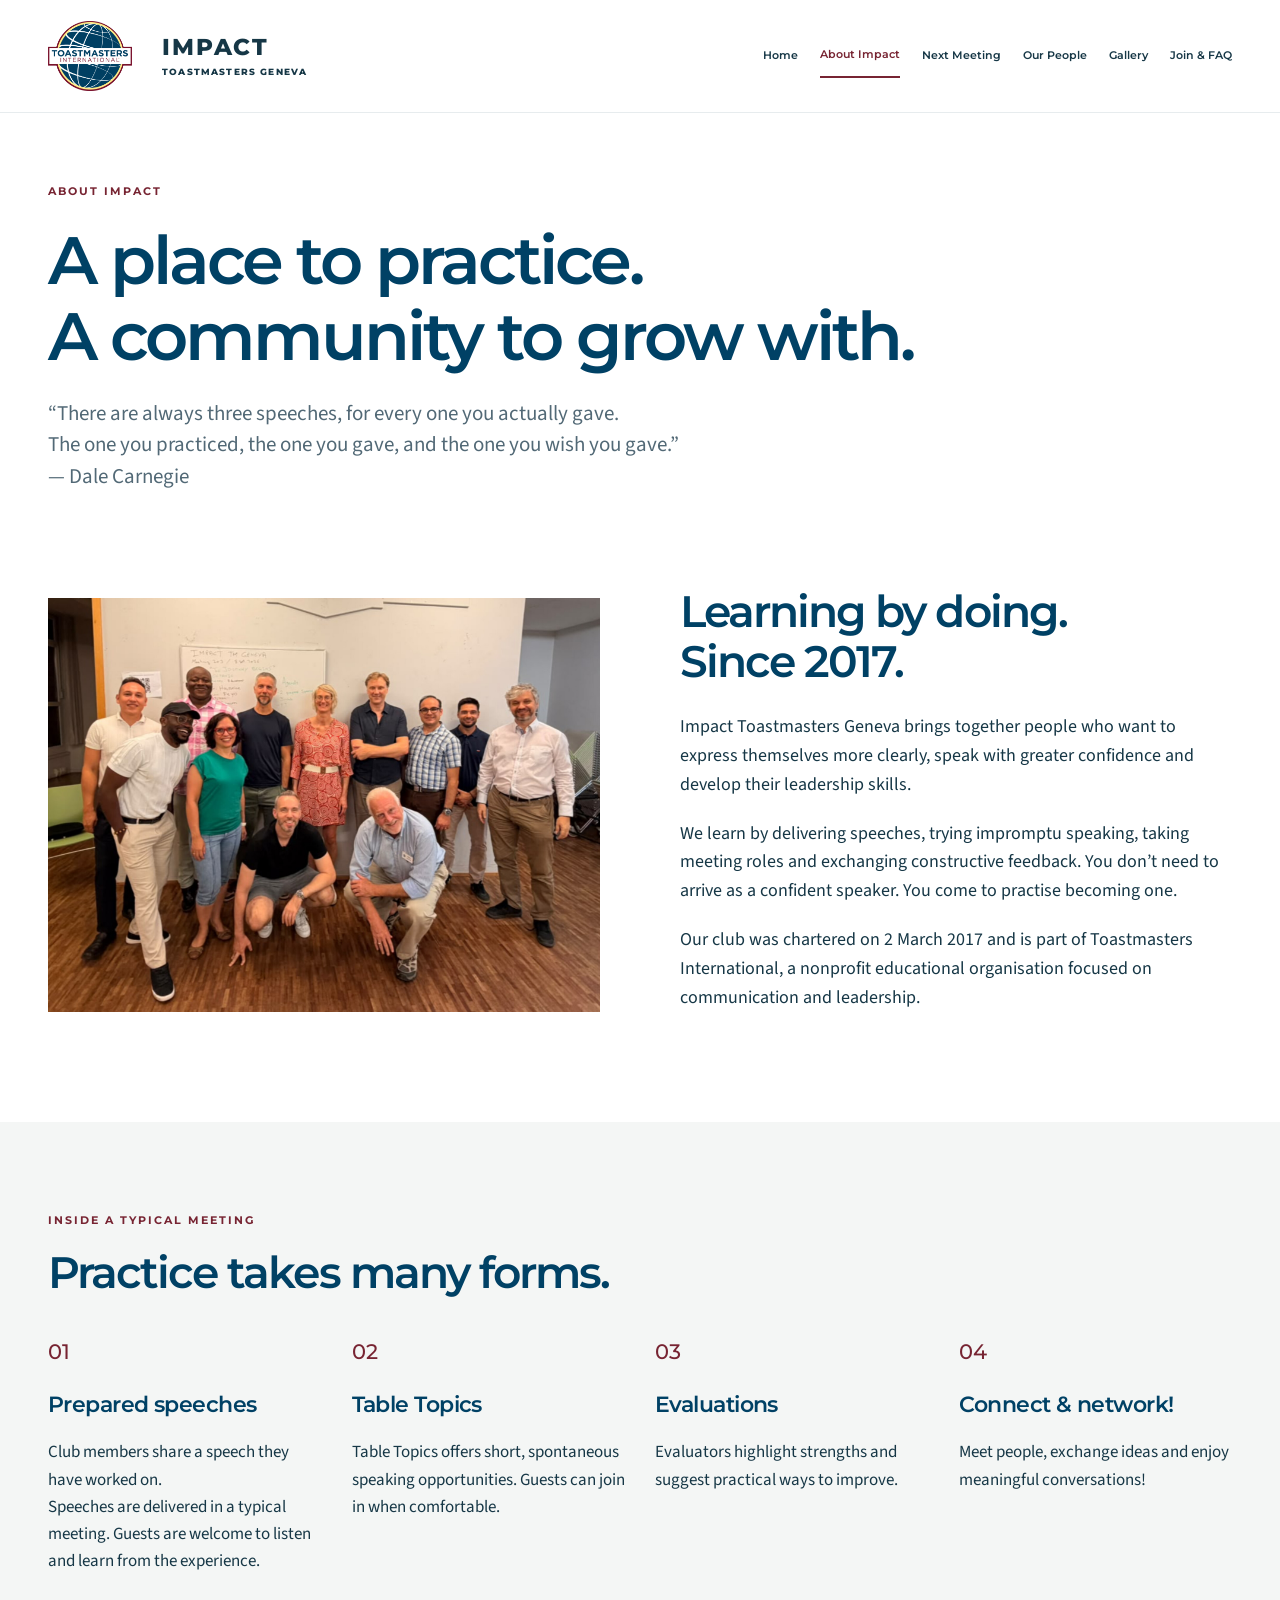
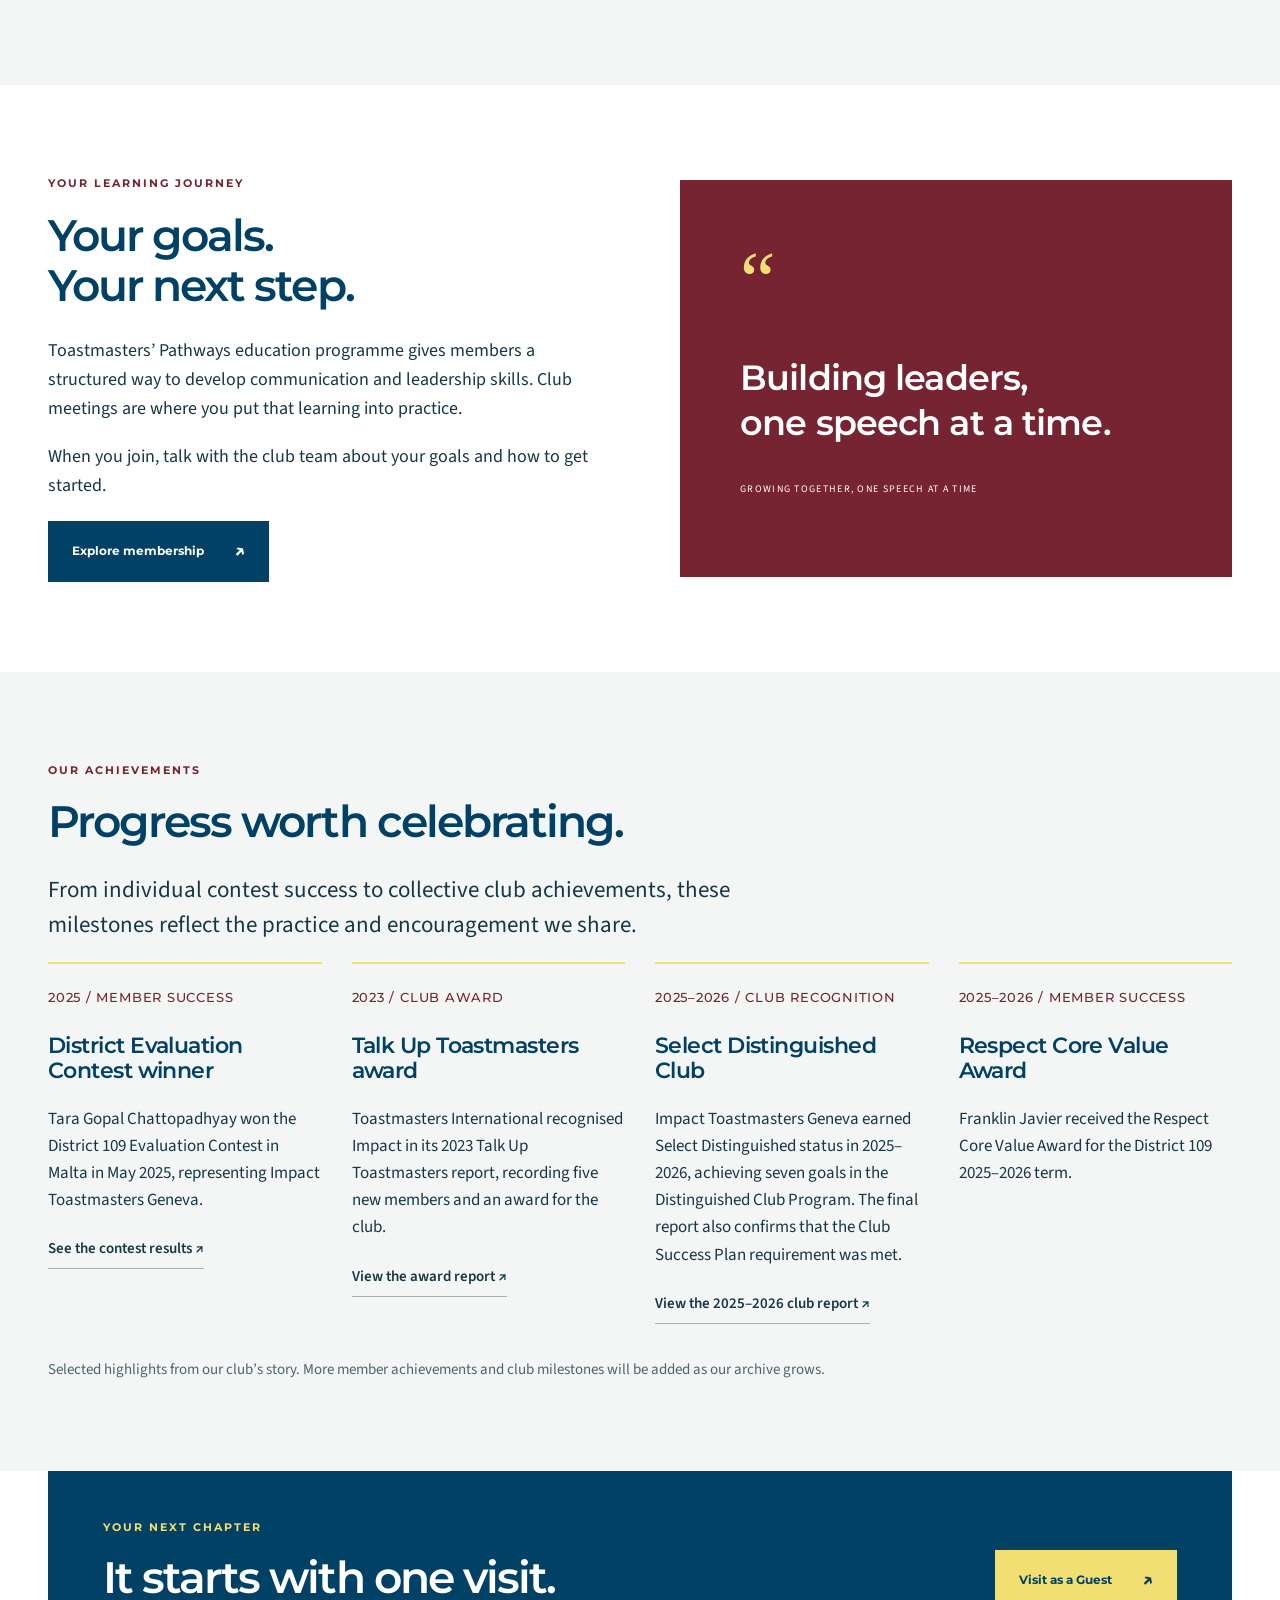
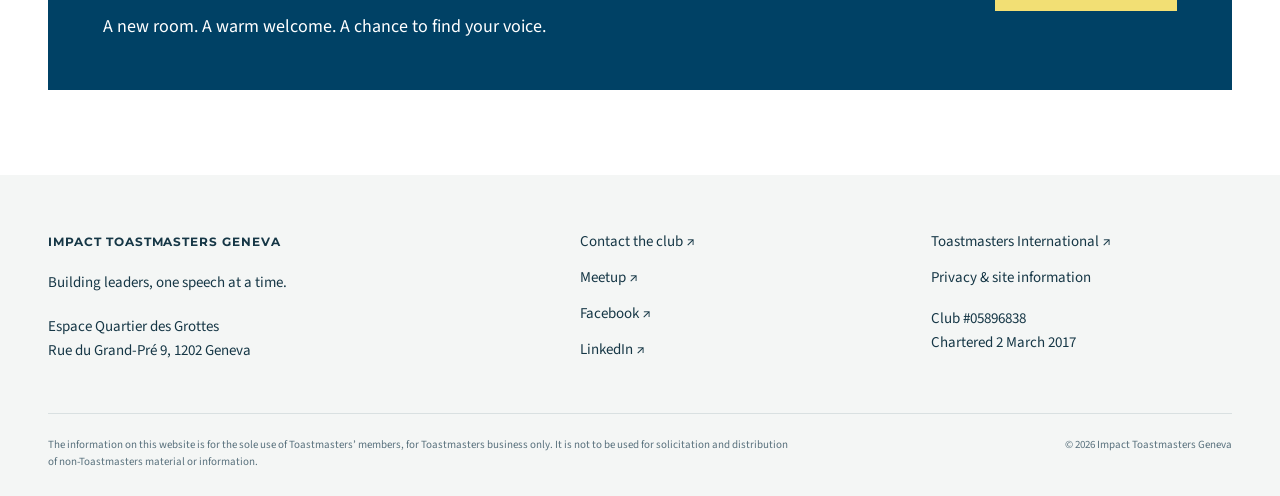
==== about.html @ d16609a9 "Add files via upload" ====
<!doctype html>
<html lang="en">
<head>
<meta charset="UTF-8">
<meta name="viewport" content="width=device-width,initial-scale=1">
<title>About Impact | Impact Toastmasters Geneva
</title>
<meta name="description" content="Find your voice at Impact Toastmasters Geneva. Discover public speaking, leadership and a welcoming community. Visit our next meeting as a guest.">
<link rel="icon" href="assets/images/toastmasters-logo.png">
<link rel="stylesheet" href="assets/css/style.css">
<script defer src="assets/js/app.js">
</script>
</head>
<body><a class="skip" href="#main">Skip to content</a>
<header>
<div class="wrap nav-wrap"><a class="brand" href="index.html"><img src="assets/images/toastmasters-logo.png" alt="Toastmasters International"><span>IMPACT<span>TOASTMASTERS GENEVA</span></span></a><button class="menu-toggle" aria-expanded="false" aria-controls="navigation">Menu ☰</button>
<nav id="navigation" aria-label="Main navigation"><a href="index.html">Home</a><a href="about.html" aria-current="page">About Impact</a><a href="meetings.html">Next Meeting</a><a href="people.html">Our People</a><a href="gallery.html">Gallery</a><a href="join.html">Join & FAQ</a>
</nav>
</div>
</header>
<main id="main">
<section class="page-intro wrap">
<p class="eyebrow">ABOUT IMPACT
</p>
<h1>A place to practice.<br>A community to grow with.
</h1>
<p class="lead">“There are always three speeches, for every one you actually gave. <br>The one you practiced, the one you gave, and the one you wish you gave.”<br><span aria-label="Quote author">— Dale Carnegie</span>
</p>
</section>
<section class="wrap split section top-zero">
<img
  class="club-photo"
  src="assets/images/Our-club-together.jpg"
  alt="Impact Toastmasters members welcoming guests at a meeting"
  width="1200"
  height="900"
  loading="lazy"
>
<div>
<h2>Learning by doing.<br>Since 2017.
</h2>
<p>Impact Toastmasters Geneva brings together people who want to express themselves more clearly, speak with greater confidence and develop their leadership skills.
</p>
<p>We learn by delivering speeches, trying impromptu speaking, taking meeting roles and exchanging constructive feedback. You don’t need to arrive as a confident speaker. You come to practise becoming one.
</p>
<p>Our club was chartered on 2 March 2017 and is part of Toastmasters International, a nonprofit educational organisation focused on communication and leadership.
</p>
</div>
</section>
<section class="pale">
<div class="wrap section">
<p class="eyebrow">INSIDE A TYPICAL MEETING
</p>
<h2>Practice takes many forms.
</h2>
<div class="four">
<article><span class="number">01</span>
<h3>Prepared speeches
</h3>
<p>Club members share a speech they have worked on. <br> Speeches are delivered in a typical meeting. Guests are welcome to listen and learn from the experience.
</p>
</article>
<article><span class="number">02</span>
<h3>Table Topics
</h3>
<p>Table Topics offers short, spontaneous speaking opportunities. Guests can join in when comfortable.
</p>
</article>
<article><span class="number">03</span>
<h3>Evaluations
</h3>
<p>Evaluators highlight strengths and suggest practical ways to improve.
</p>
</article>
<article><span class="number">04</span>
<h3>Connect & network!
</h3>
<p>Meet people, exchange ideas and enjoy meaningful conversations! 
</p>
</article>
</div>
</div>
</section>
<section class="wrap split section">
<div>
<p class="eyebrow">YOUR LEARNING JOURNEY
</p>
<h2>Your goals.<br>Your next step.
</h2>
<p>Toastmasters’ Pathways education programme gives members a structured way to develop communication and leadership skills. Club meetings are where you put that learning into practice.
</p>
<p>When you join, talk with the club team about your goals and how to get started.
</p><a class="button " href="join.html">Explore membership <span aria-hidden="true">↗</span></a>
</div>
<div class="quote-panel"><span>“</span>
<h3>Building leaders,<br>one speech at a time.
</h3>
<p>GROWING TOGETHER, ONE SPEECH AT A TIME
</p>
</div>
</section>
<section class="pale" id="achievements">
<div class="wrap section">
<p class="eyebrow">OUR ACHIEVEMENTS
</p>
<h2>Progress worth celebrating.
</h2>
<p class="lead">From individual contest success to collective club achievements, these milestones reflect the practice and encouragement we share.
</p>
<div class="four">
<article><span class="number">2025 / MEMBER SUCCESS</span>
<h3>District Evaluation Contest winner
</h3>
<p>Tara Gopal Chattopadhyay won the District 109 Evaluation Contest in Malta in May 2025, representing Impact Toastmasters Geneva.
</p><a class="text-link" href="https://rhetorikclubs.ch/rhetorik-europameisterschaft/">See the contest results ↗</a>
</article>
<article><span class="number">2023 / CLUB AWARD</span>
<h3>Talk Up Toastmasters award
</h3>
<p>Toastmasters International recognised Impact in its 2023 Talk Up Toastmasters report, recording five new members and an award for the club.
</p><a class="text-link" href="https://www.toastmasters.org/leadership-central/club-officer-tools/membership-building/medias/files/leadership-central/club-officer-tools/membership-building/membership-building-programs-for-clubs/talk-up-toastmasters---2023.pdf#page=104">View the award report ↗</a>
</article>
<article><span class="number">2025–2026 / CLUB RECOGNITION</span>
<h3>Select Distinguished Club
</h3>
<p>Impact Toastmasters Geneva earned Select Distinguished status in 2025–2026, achieving seven goals in the Distinguished Club Program. The final report also confirms that the Club Success Plan requirement was met.
</p><a class="text-link" href="https://dashboards.toastmasters.org/2025-2026/ClubReport.aspx?id=05896838">View the 2025–2026 club report ↗</a>
</article>
<article><span class="number">2025–2026 / MEMBER SUCCESS</span>
<h3>Respect Core Value Award
</h3>
<p>Franklin Javier received the Respect Core Value Award for the District 109 2025–2026 term.
</p>
</article>
</div>
<p class="small achievement-note">Selected highlights from our club’s story. More member achievements and club milestones will be added as our archive grows.
</p>
</div>
</section>
<section class="cta wrap">
<div>
<p class="eyebrow">YOUR NEXT CHAPTER
</p>
<h2>It starts with one visit.
</h2>
<p>A new room. A warm welcome. A chance to find your voice.
</p>
</div><a class="button yellow" href="meetings.html">Visit as a Guest <span aria-hidden="true">↗</span></a>
</section>
</main>
<footer>
<div class="wrap footer-top">
<div><strong>IMPACT TOASTMASTERS GENEVA</strong>
<p>Building leaders, one speech at a time.
</p>
<p>Espace Quartier des Grottes<br>Rue du Grand-Pré 9, 1202 Geneva
</p>
</div>
<div><a href="join.html#contact">Contact the club ↗</a><a href="https://www.meetup.com/impact-toastmasters-geneva/">Meetup ↗</a><a href="https://www.facebook.com/ImpactToastmasters/">Facebook ↗</a><a href="https://www.linkedin.com/company/impact-toastmasters-geneva/">LinkedIn ↗</a>
</div>
<div><a href="https://www.toastmasters.org/">Toastmasters International ↗</a><a href="privacy.html">Privacy & site information</a>
<p>Club #05896838<br>Chartered 2 March 2017
</p>
</div>
</div>
<div class="wrap legal">
<p>The information on this website is for the sole use of Toastmasters’ members, for Toastmasters business only. It is not to be used for solicitation and distribution of non-Toastmasters material or information.
</p><span>© 2026 Impact Toastmasters Geneva</span>
</div>
</footer>
</body>
</html>
---- assets/css/style.css ----
@font-face  {
  
  font-family: 'Montserrat';
  
  font-style: normal;
  
  font-weight: 400;
  
  font-display: swap;
  
  src: url(../fonts/font-0.ttf) format('truetype');
  

}

@font-face  {
  
  font-family: 'Montserrat';
  
  font-style: normal;
  
  font-weight: 500;
  
  font-display: swap;
  
  src: url(../fonts/font-1.ttf) format('truetype');
  

}

@font-face  {
  
  font-family: 'Montserrat';
  
  font-style: normal;
  
  font-weight: 600;
  
  font-display: swap;
  
  src: url(../fonts/font-2.ttf) format('truetype');
  

}

@font-face  {
  
  font-family: 'Montserrat';
  
  font-style: normal;
  
  font-weight: 700;
  
  font-display: swap;
  
  src: url(../fonts/font-3.ttf) format('truetype');
  

}

@font-face  {
  
  font-family: 'Montserrat';
  
  font-style: normal;
  
  font-weight: 800;
  
  font-display: swap;
  
  src: url(../fonts/font-4.ttf) format('truetype');
  

}

@font-face  {
  
  font-family: 'Source Sans 3';
  
  font-style: normal;
  
  font-weight: 400;
  
  font-display: swap;
  
  src: url(../fonts/font-5.ttf) format('truetype');
  

}

@font-face  {
  
  font-family: 'Source Sans 3';
  
  font-style: normal;
  
  font-weight: 500;
  
  font-display: swap;
  
  src: url(../fonts/font-6.ttf) format('truetype');
  

}

@font-face  {
  
  font-family: 'Source Sans 3';
  
  font-style: normal;
  
  font-weight: 600;
  
  font-display: swap;
  
  src: url(../fonts/font-7.ttf) format('truetype');
  

}

@font-face  {
  
  font-family: 'Source Sans 3';
  
  font-style: normal;
  
  font-weight: 700;
  
  font-display: swap;
  
  src: url(../fonts/font-8.ttf) format('truetype');
  

}


:root {
  --blue:#004165;
  --maroon:#772432;
  --yellow:#f2df74;
  --gray:#a9b2b1;
  --pale:#f4f6f5;
  --ink:#163746
}
* {
  box-sizing:border-box
}
html {
  scroll-behavior:smooth
}
body {
  margin:0;
  color:var(--ink);
  font:18px/1.6 'Source Sans 3','Segoe UI',Arial,sans-serif
}
h1,h2,h3,.eyebrow,.brand,.button,nav,.filters {
  font-family:Montserrat,Arial,sans-serif
}
h1,h2,h3 {
  color:var(--blue);
  line-height:1.15;
  letter-spacing:-.045em
}
h1 {
  font-size:clamp(40px,5.2vw,72px);
  font-weight:600;
  margin:22px 0
}
h2 {
  font-size:clamp(30px,3.4vw,46px);
  font-weight:600;
  margin:10px 0 26px
}
h3 {
  font-size:22px;
  letter-spacing:-.025em;
  font-weight:600
}
p {
  margin:0 0 20px
}
a {
  color:inherit;
  text-underline-offset:5px
}
button,a {
  -webkit-tap-highlight-color:transparent
}
a:focus-visible,button:focus-visible,summary:focus-visible {
  outline:3px solid var(--maroon);
  outline-offset:5px
}
button {
  cursor:pointer
}
.wrap {
  width:min(1200px,calc(100% - 96px));
  margin:auto
}
.section {
  padding-top:90px;
  padding-bottom:90px
}
.top-zero {
  padding-top:0
}
.compact {
  padding-top:50px;
  padding-bottom:15px
}
.eyebrow {
  font-size:11px;
  letter-spacing:.18em;
  font-weight:700;
  color:var(--maroon);
  margin-bottom:18px
}
.lead {
  font-size:23px;
  line-height:1.5;
  max-width:760px
}
.small {
  font-size:15px;
  line-height:1.5;
  color:#4d636d
}
.split {
  display:grid;
  grid-template-columns:1fr 1fr;
  gap:80px;
  align-items:center
}
.three,.four {
  display:grid;
  grid-template-columns:repeat(3,1fr);
  gap:38px
}
.four {
  grid-template-columns:repeat(4,1fr);
  gap:30px
}
.three article p,.four article p {
  font-size:17px
}
.number {
  color:var(--maroon);
  font:500 21px Montserrat,Arial;
  display:block;
  margin:15px 0 28px
}
.pale {
  background:var(--pale)
}
.button {
  display:inline-flex;
  align-items:center;
  justify-content:space-between;
  gap:30px;
  text-decoration:none;
  background:var(--blue);
  color:white;
  padding:16px 23px;
  font-size:12px;
  font-weight:700;
  line-height:1.4;
  border:1px solid transparent;
  transition:transform .18s,background .18s
}
.button:hover {
  transform:translateY(-2px);
  background:var(--maroon)
}
.button span {
  font-size:19px
}
.yellow {
  background:var(--yellow);
  color:var(--blue)
}
.yellow:hover {
  background:#fff;
  color:var(--blue)
}
.outline {
  border:1px solid #ffffff65;
  background:transparent
}
.text-link {
  font-size:15px;
  font-weight:600;
  text-decoration:none;
  border-bottom:1px solid var(--gray);
  padding-bottom:7px;
  display:inline-block
}
.actions {
  display:flex;
  gap:14px;
  flex-wrap:wrap
}
.skip {
  position:fixed;
  left:15px;
  top:-100px;
  z-index:10;
  background:white;
  padding:12px
}
.skip:focus {
  top:10px
}
header {
  border-bottom:1px solid #e7ecee;
  background:#fff
}
.nav-wrap {
  display:flex;
  align-items:center;
  justify-content:space-between;
  min-height:112px;
  gap:35px
}
.brand {
  display:flex;
  align-items:center;
  gap:30px;
  text-decoration:none;
  font-weight:800;
  letter-spacing:.08em;
  font-size:23px;
  line-height:1.2;
  flex-shrink:0
}
.brand img {
  width:84px;
  height:auto;
  margin:12px 0;
  object-fit:contain
}
.brand>span>span {
  display:block;
  font-size:9px;
  letter-spacing:.13em;
  margin-top:6px
}
nav {
  display:flex;
  gap:22px;
  align-items:center
}
nav a {
  font-size:11px;
  font-weight:600;
  text-decoration:none;
  white-space:nowrap;
  padding:12px 0
}
nav a[aria-current] {
  color:var(--maroon);
  border-bottom:2px solid var(--maroon)
}
.menu-toggle {
  display:none
}
.hero {
  background:var(--blue);
  color:#fff;
  position:relative;
  overflow:hidden
}
.hero:after {
  content:'';
  width:620px;
  height:620px;
  border:1px solid #ffffff12;
  position:absolute;
  right:-100px;
  top:-80px;
  border-radius:50%;
  box-shadow:0 0 0 90px #ffffff03,0 0 0 180px #ffffff03;
  pointer-events:none
}
.hero-inner {
  position:relative;
  padding-top:80px;
  padding-bottom:90px;
  min-height:610px;
  z-index:1
}
.hero .eyebrow {
  color:var(--yellow)
}
.hero h1 {
  color:#fff;
  font-size:clamp(43px,5.8vw,80px);
  margin-top:24px
}
.hero h1 em {
  color:var(--yellow);
  font-style:normal
}
.hero p {
  font-size:20px
}
.hero p.eyebrow {
  font-size:11px
}
.hero .hero-description {
  font-size:18px;
  opacity:.8;
  line-height:1.6;
  margin-bottom:30px
}
.hero-placeholder {
  position:absolute;
  bottom:35px;
  right:0;
  display:flex;
  align-items:center;
  gap:12px;
  font-size:9px;
  letter-spacing:.17em;
  opacity:.55
}
.hero-placeholder span {
  font-size:24px
}
.meeting-strip {
  display:flex;
  align-items:center;
  gap:28px;
  padding:28px 0;
  border-bottom:1px solid #dfe6e6
}
.meeting-strip .text-link {
  margin-left:auto;
  white-space:nowrap
}
.meeting-strip h3 {
  font-size:19px;
  margin:4px 0 6px
}
.meeting-strip p {
  font-size:16px;
  margin:0
}
.meeting-strip .eyebrow {
  font-size:9px;
  margin:0 0 5px
}
.date-block {
  border-right:1px solid var(--gray);
  padding:0 28px 0 0;
  text-align:center;
  min-width:86px
}
.date-block span {
  font-size:11px;
  font-weight:700;
  letter-spacing:.13em;
  color:var(--maroon)
}
.date-block strong {
  display:block;
  font:600 40px/1.1 Montserrat;
  color:var(--blue)
}
.photo {
  min-height:235px;
  background:#e8edee;
  border:1px solid #d6dfe0;
  display:flex;
  flex-direction:column;
  align-items:center;
  justify-content:center;
  gap:10px;
  text-align:center;
  padding:25px;
  color:#4e6b7a;
  position:relative
}
.photo:before,.photo:after {
  content:'';
  position:absolute;
  width:22px;
  height:22px;
  border-color:#a9b2b1
}
.photo:before {
  top:15px;
  left:15px;
  border-top:1px solid;
  border-left:1px solid
}
.photo:after {
  bottom:15px;
  right:15px;
  border-bottom:1px solid;
  border-right:1px solid
}
.photo-mark {
  border:1px solid #a9b2b1;
  border-radius:50%;
  width:40px;
  height:40px;
  line-height:37px;
  font-size:25px;
  color:#66818e
}
.photo>span:not(.photo-mark) {
  font-size:16px
}
.photo small {
  font-size:9px;
  letter-spacing:.18em;
  opacity:.8
}
.photo.tall {
  min-height:390px
}
.photo.wide {
  min-height:370px
}
.portrait {
  min-height:290px
}
.section-heading {
  display:flex;
  align-items:center;
  justify-content:space-between;
  gap:30px;
  margin-bottom:25px
}
.cta {
  background:var(--blue);
  padding:48px 55px;
  display:flex;
  align-items:center;
  justify-content:space-between;
  gap:35px;
  margin-bottom:85px;
  color:white
}
.cta h2 {
  color:white;
  margin-bottom:10px
}
.cta p {
  margin-bottom:0
}
.cta .eyebrow {
  color:var(--yellow);
  margin-bottom:16px
}
.cta .button {
  flex-shrink:0
}
footer {
  background:#f4f6f5;
  padding:55px 0 25px;
  font-size:15px
}
.footer-top {
  display:grid;
  grid-template-columns:1.6fr 1fr 1fr;
  gap:50px
}
.footer-top strong {
  font:700 12px Montserrat;
  letter-spacing:.08em
}
.footer-top p {
  margin-top:17px
}
.footer-top a {
  display:block;
  margin-bottom:12px;
  text-decoration:none
}
.legal {
  border-top:1px solid #d9e0e1;
  margin-top:30px;
  padding-top:22px;
  display:flex;
  gap:70px;
  justify-content:space-between;
  font-size:11px;
  color:#58707c
}
.legal p {
  max-width:750px;
  margin:0
}
.legal span {
  white-space:nowrap
}
.page-intro {
  padding-top:70px;
  padding-bottom:65px
}
.page-intro .lead {
  font-size:21px;
  color:#526976
}
.quote-panel {
  background:var(--maroon);
  color:#fff;
  padding:60px
}
.quote-panel>span {
  font:80px Georgia;
  color:var(--yellow);
  line-height:1
}
.quote-panel h3 {
  color:white;
  font-size:35px;
  line-height:1.3
}
.quote-panel p {
  font-size:10px;
  letter-spacing:.13em
}
.meeting-layout {
  display:grid;
  grid-template-columns:1.5fr 1fr;
  gap:60px;
  align-items:start
}
.event-card {
  background:var(--blue);
  color:white;
  padding:40px
}
.event-card .eyebrow {
  color:var(--yellow)
}
.event-card h2 {
  color:white;
  margin-top:15px
}
.event-card dl {
  display:grid;
  grid-template-columns:100px 1fr;
  gap:14px;
  margin:30px 0
}
.event-card dt {
  color:#fff9;
  font-size:15px
}
.event-card dd {
  margin:0
}
.event-card .small {
  color:#fffc
}
.venue {
  background:var(--pale);
  padding:30px;
  margin-bottom:30px
}
.venue .button {
  font-size:11px;
  padding:14px 17px
}
.venue .small {
  margin:20px 0 0
}
.venue hr {
  border:0;
  border-top:1px solid #d4dddf;
  margin:25px 0
}
.agenda {
  list-style:none;
  padding:0;
  counter-reset:agenda
}
.agenda li {
  counter-increment:agenda;
  border-top:1px solid #dce4e5;
  padding:20px 0 20px 38px;
  position:relative
}
.agenda li:before {
  content:counter(agenda);
  position:absolute;
  left:0;
  color:var(--maroon)
}
.agenda strong,.agenda span {
  display:block
}
.agenda span {
  font-size:16px;
  color:#58707c
}
.event-row {
  display:flex;
  gap:25px;
  align-items:center;
  border-top:1px solid #d7e0e2;
  padding:22px 0
}
.event-row strong {
  min-width:150px
}
.event-row a {
  margin-left:auto
}
.filters {
  display:flex;
  gap:10px;
  flex-wrap:wrap;
  margin-bottom:24px
}
.filters button {
  border:1px solid #d5dfe2;
  background:#fff;
  color:var(--blue);
  padding:12px 19px;
  font:600 12px Montserrat
}
.filters button[aria-pressed=true] {
  background:var(--blue);
  color:#fff;
  border-color:var(--blue)
}
.gallery-grid {
  display:grid;
  grid-template-columns:repeat(3,1fr);
  gap:35px 25px
}
.gallery-grid figure {
  margin:0
}
.gallery-grid figure[hidden] {
  display:none
}
.gallery-grid figcaption {
  padding-top:17px
}
.gallery-grid figcaption span {
  color:var(--maroon);
  font-size:10px;
  letter-spacing:.1em;
  text-transform:uppercase
}
.gallery-grid h3 {
  font-size:18px;
  margin:7px 0
}
.faq-layout {
  display:grid;
  grid-template-columns:1fr 1.4fr;
  gap:80px
}
details {
  border-top:1px solid #ccd7da;
  padding:20px 0
}
details:last-child {
  border-bottom:1px solid #ccd7da
}
summary {
  cursor:pointer;
  font-weight:600;
  list-style:none;
  padding-right:30px;
  position:relative
}
summary:after {
  content:'+';
  position:absolute;
  right:3px;
  font-size:24px;
  top:-5px;
  color:var(--maroon)
}
details[open] summary:after {
  content:'−'
}
details p {
  padding-top:16px;
  margin:0;
  color:#4d636d;
  font-size:17px
}
.contact-panel {
  border-left:4px solid var(--yellow);
  padding:30px 40px;
  background:var(--pale)
}
.prose {
  max-width:850px
}
.prose h2 {
  font-size:28px;
  margin-top:40px
}
.people:empty {
  display:none
}
.committee article {
  text-align:center;
}
.committee h3 {
  margin:16px 0 0;
  text-align:center;
}

@media(min-width:1500px) {  .hero-inner {
  min-height:660px;
  padding-top:100px
}

}
@media(max-width:1100px) {
  .wrap {
  width:calc(100% - 64px)
}
.brand {
  gap:23px;
  font-size:20px
}
nav {
  gap:14px
}
nav a {
  font-size:10px
}
.split {
  gap:45px
}
.four {
  grid-template-columns:repeat(2,1fr)
}
.meeting-layout {
  gap:30px
}
.hero-placeholder {
  bottom:24px
}

}
@media(max-width:850px) {
  .nav-wrap {
  min-height:100px;
  flex-wrap:wrap;
  gap:0
}
.menu-toggle {
  display:block;
  border:1px solid #d3dfe3;
  background:#fff;
  padding:10px;
  color:var(--blue)
}
nav {
  display:none;
  width:100%;
  flex-wrap:wrap;
  padding:12px 0 22px;
  gap:20px
}
nav.open {
  display:flex
}
nav a {
  font-size:12px
}
.split,.meeting-layout,.faq-layout {
  grid-template-columns:1fr;
  gap:35px
}
.three,.gallery-grid {
  grid-template-columns:repeat(2,1fr)
}
.three article:last-child {
  grid-column:auto
}
.hero-inner {
  min-height:590px
}
.meeting-strip {
  gap:20px;
  flex-wrap:wrap
}
.meeting-strip .text-link {
  margin-left:106px
}
.cta {
  padding:40px;
  align-items:flex-start;
  flex-direction:column
}
.footer-top {
  grid-template-columns:1fr 1fr
}
.footer-top>div:first-child {
  grid-column:1/-1
}
.legal {
  flex-direction:column;
  gap:20px
}
.photo.tall {
  min-height:320px
}
.section {
  padding-top:65px;
  padding-bottom:65px
}
.top-zero {
  padding-top:0
}
.page-intro {
  padding:55px 0
}
.event-card {
  padding:30px
}
.faq-layout {
  gap:15px
}

}
@media(max-width:540px) {
  .wrap {
  width:calc(100% - 40px)
}
.brand img {
  width:74px
}
.brand {
  font-size:18px;
  gap:20px
}
.brand>span>span {
  font-size:8px
}
.hero-inner {
  padding-top:55px;
  padding-bottom:85px;
  min-height:590px
}
.hero h1 {
  font-size:43px
}
.hero .eyebrow {
  font-size:9px
}
.hero-description br {
  display:none
}
.hero-placeholder {
  left:0;
  right:auto;
  font-size:8px
}
.actions {
  gap:10px
}
.button {
  padding:15px 17px;
  gap:20px;
  font-size:11px
}
.meeting-strip h3 {
  font-size:16px
}
.meeting-strip>div:nth-child(2) {
  flex:1
}
.meeting-strip .text-link {
  margin-left:0
}
.date-block {
  padding-right:20px;
  min-width:65px
}
.three,.four,.gallery-grid {
  grid-template-columns:1fr;
  gap:30px
}
.section-heading {
  align-items:flex-start;
  flex-direction:column;
  gap:0
}
.section-heading .text-link {
  margin-bottom:25px
}
.cta {
  width:100%;
  margin-bottom:0;
  padding:45px 25px
}
.footer-top {
  gap:25px;
  grid-template-columns:1fr
}
.footer-top>div:first-child {
  grid-column:auto
}
.photo.wide {
  min-height:250px
}
.page-intro h1 {
  font-size:39px
}
.lead {
  font-size:21px
}
.event-card dl {
  grid-template-columns:75px 1fr;
  font-size:16px
}
.event-row {
  flex-wrap:wrap;
  gap:8px
}
.event-row a {
  margin-left:0;
  flex-basis:100%
}
.event-row span {
  font-size:15px
}
.quote-panel {
  padding:35px
}
.filters {
  gap:7px
}
.filters button {
  padding:10px;
  font-size:10px
}
.footer-top p {
  margin-bottom:10px
}
.contact-panel {
  padding:25px
}
.legal span {
  white-space:normal
}

}
@media(prefers-reduced-motion:reduce) {
  html {
  scroll-behavior:auto
}
* {
  transition:none!important
}

}


#achievements .number {
  font-size:13px;
  letter-spacing:.06em
}
#achievements article {
  border-top:2px solid var(--yellow);
  padding-top:10px
}
#achievements .achievement-note {
  margin-top:35px;
  margin-bottom:0
}


/* Committee: President centred above six officer roles. */
.committee>article:first-child {
  grid-column:1/-1;
  width:calc((100% - 76px)/3);
  justify-self:center
}

@media(max-width:850px) {
  .committee>article:first-child {
  width:calc((100% - 38px)/2)
}

}

@media(max-width:540px) {
  .committee>article:first-child {
  width:100%
}

}

.hero {
  background-image: linear-gradient(90deg, rgba(0,65,101,.9), rgba(0,65,101,.35)), url('../images/geneva-panorama.jpg');
  background-size: cover;
  background-position: center;
}
.hero-placeholder { display: none; }

/* Standard club and gallery photographs */
.club-photo {
  display: block;
  width: 100%;
  height: auto;
  aspect-ratio: 4 / 3;
  object-fit: cover;
  object-position: center center;
}

/* Wide community photograph */
.community-photo {
  aspect-ratio: 3 / 1;
}

/* Officer portraits */
.officer-photo {
  aspect-ratio: 4 / 5;
  object-position: center top;
}

/* Show the full flyer without cropping its text */
.meeting-flyer {
  display: block;
  width: 100%;
  height: auto;
}

.community-grid {
  display: grid;
  grid-template-columns: repeat(3, minmax(0, 1fr));
  gap: 24px;
  width: 100%;
  max-width: 1200px;
  margin-inline: auto;
}

.community-grid img {
  display: block;
  width: 100%;
  min-width: 0;
  height: 240px;
  object-fit: cover;
  object-position: center;
}

/* Stack the photos on mobile */
@media (max-width: 700px) {
  .community-grid {
    grid-template-columns: 1fr;
  }
}
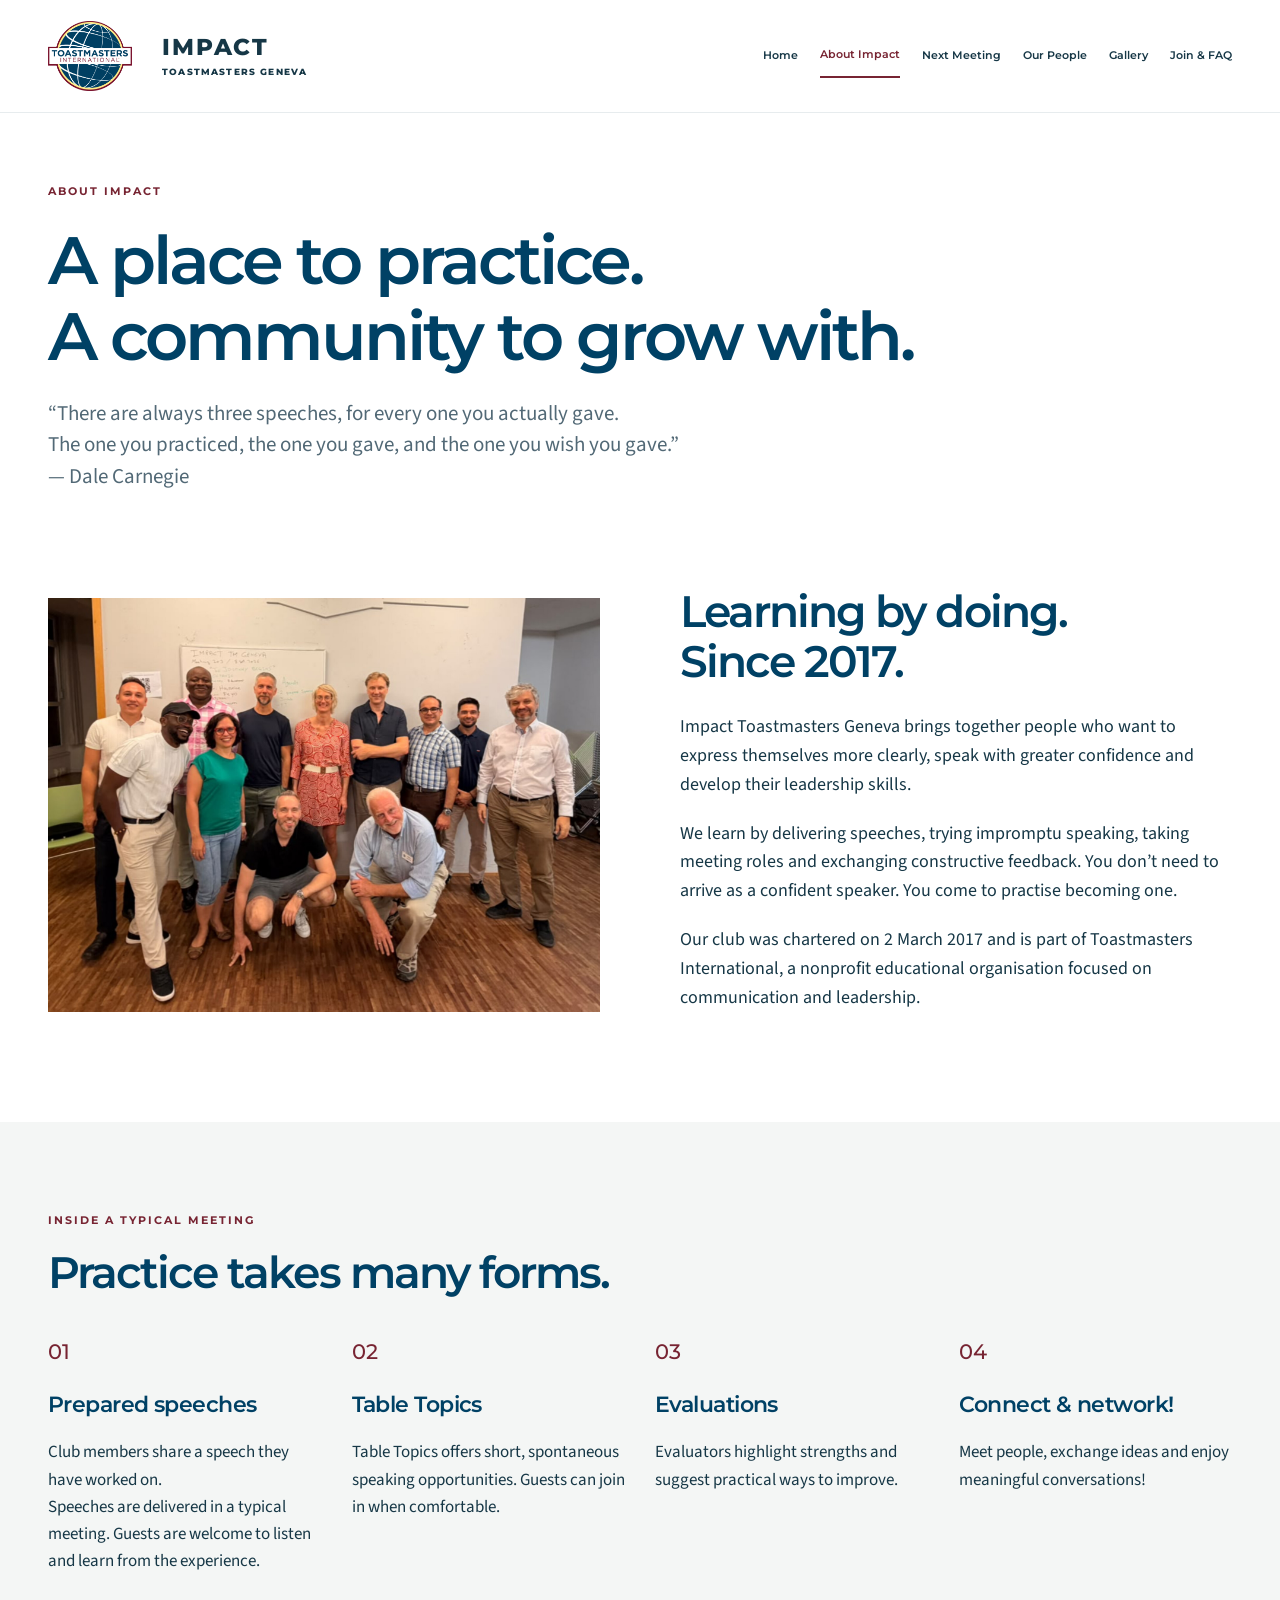
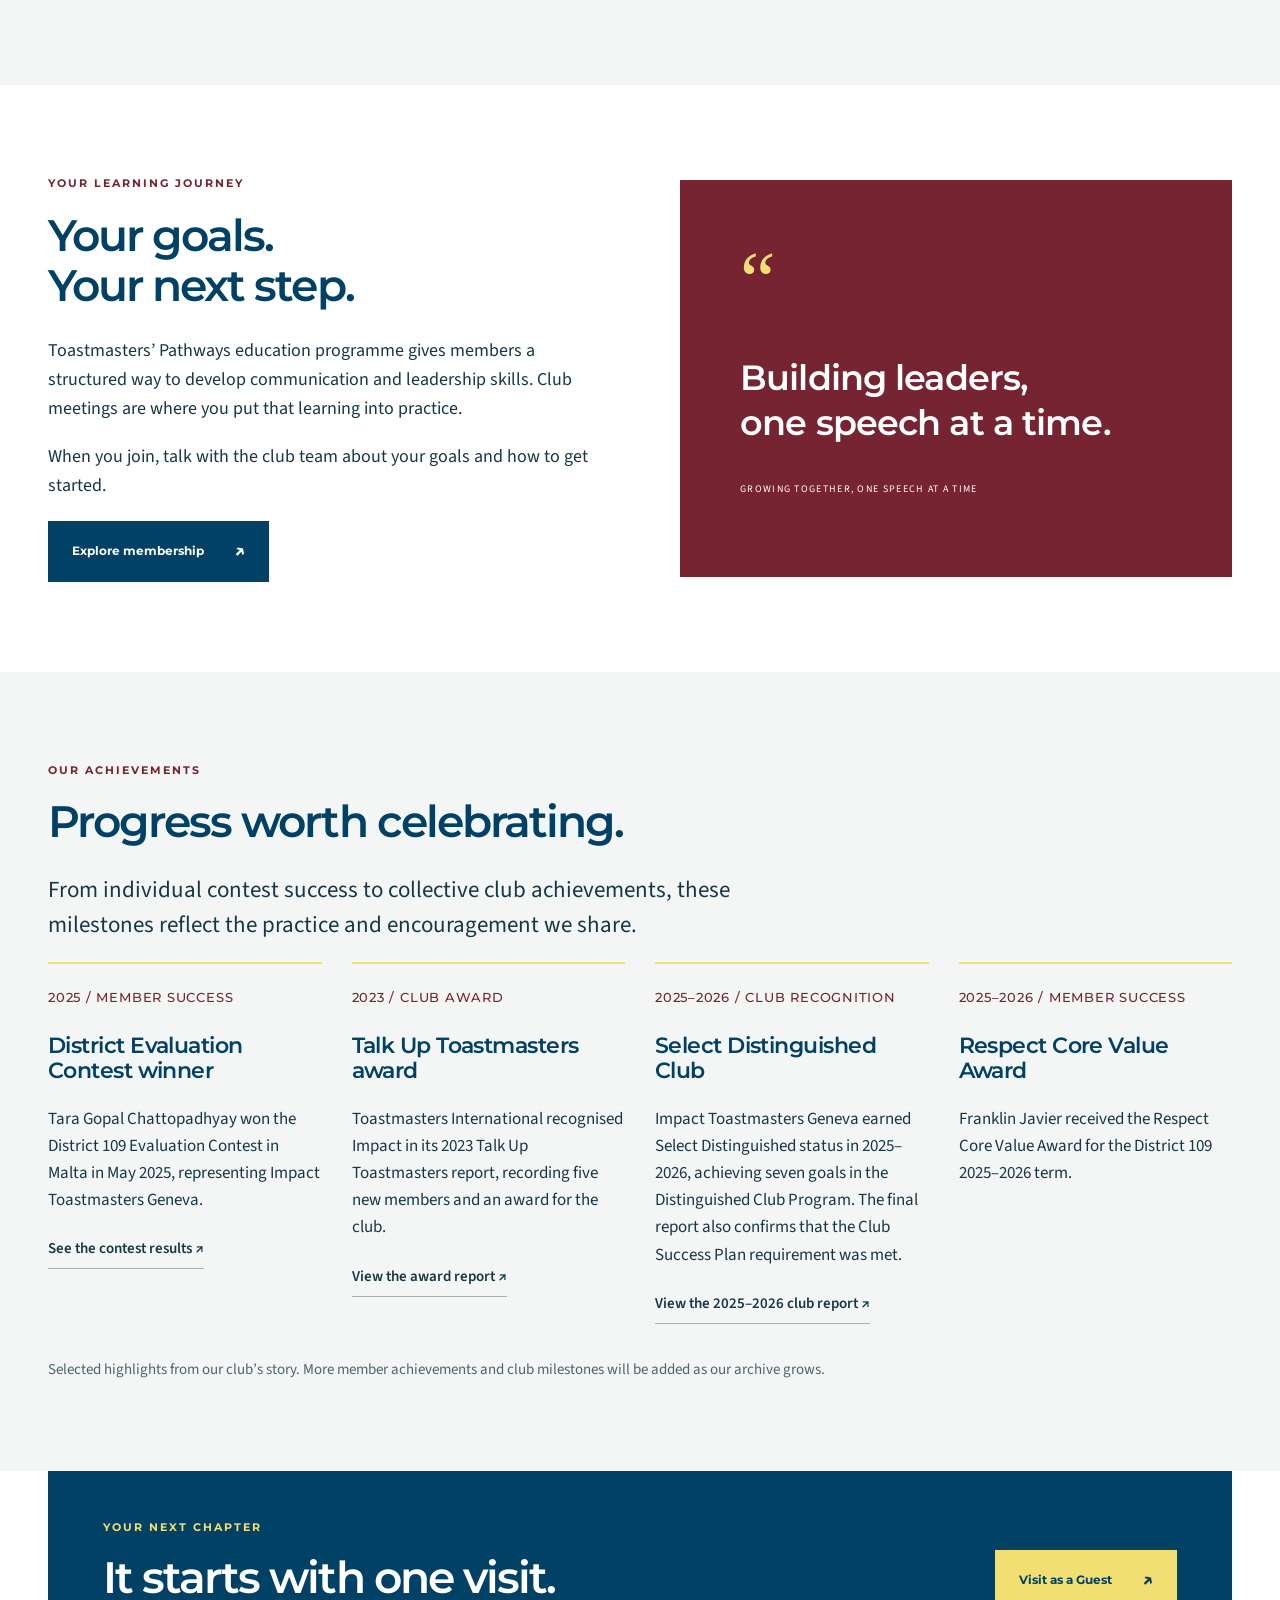
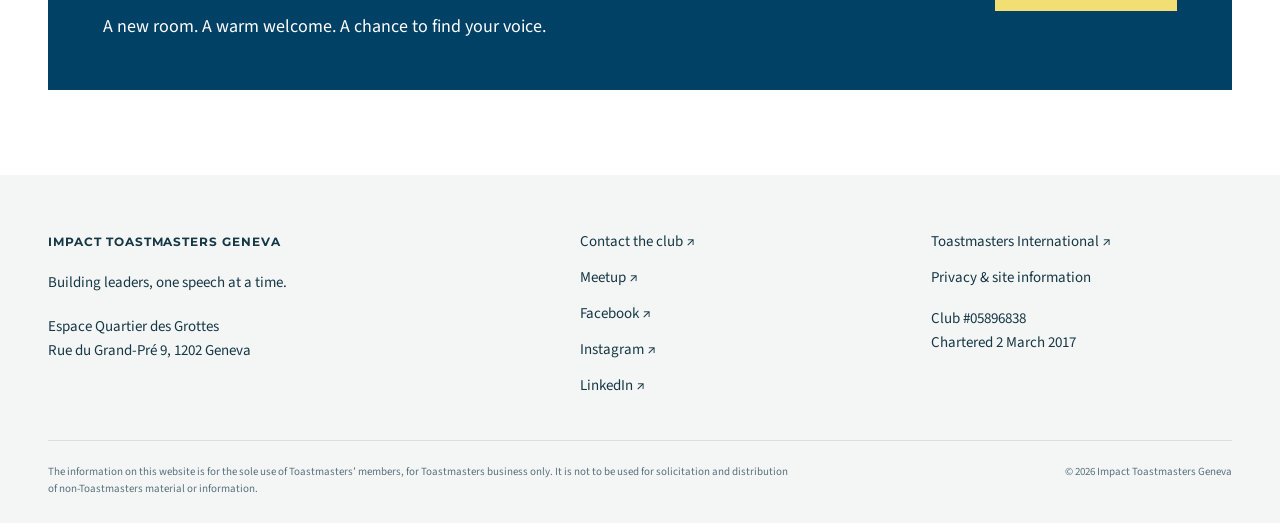
==== commit e449e916: "Updated socials" ====
--- a/about.html
+++ b/about.html
@@ -156,7 +156,7 @@
 <p>Espace Quartier des Grottes<br>Rue du Grand-Pré 9, 1202 Geneva
 </p>
 </div>
-<div><a href="join.html#contact">Contact the club ↗</a><a href="https://www.meetup.com/impact-toastmasters-geneva/">Meetup ↗</a><a href="https://www.facebook.com/ImpactToastmasters/">Facebook ↗</a><a href="https://www.linkedin.com/company/impact-toastmasters-geneva/">LinkedIn ↗</a>
+<div><a href="join.html#contact">Contact the club ↗</a><a href="https://www.meetup.com/impact-toastmasters-geneva/">Meetup ↗</a><a href="https://www.facebook.com/share/18ckNVGbPA/?mibextid=wwXIfr">Facebook ↗</a><a href="https://www.instagram.com/impact.toastmasters?rpxt=OGN3aGx3ZG5pN2Fk&utm_source=qr">Instagram ↗</a><a href="https://www.linkedin.com/company/impact-toastmasters-geneva/">LinkedIn ↗</a>
 </div>
 <div><a href="https://www.toastmasters.org/">Toastmasters International ↗</a><a href="privacy.html">Privacy & site information</a>
 <p>Club #05896838<br>Chartered 2 March 2017
